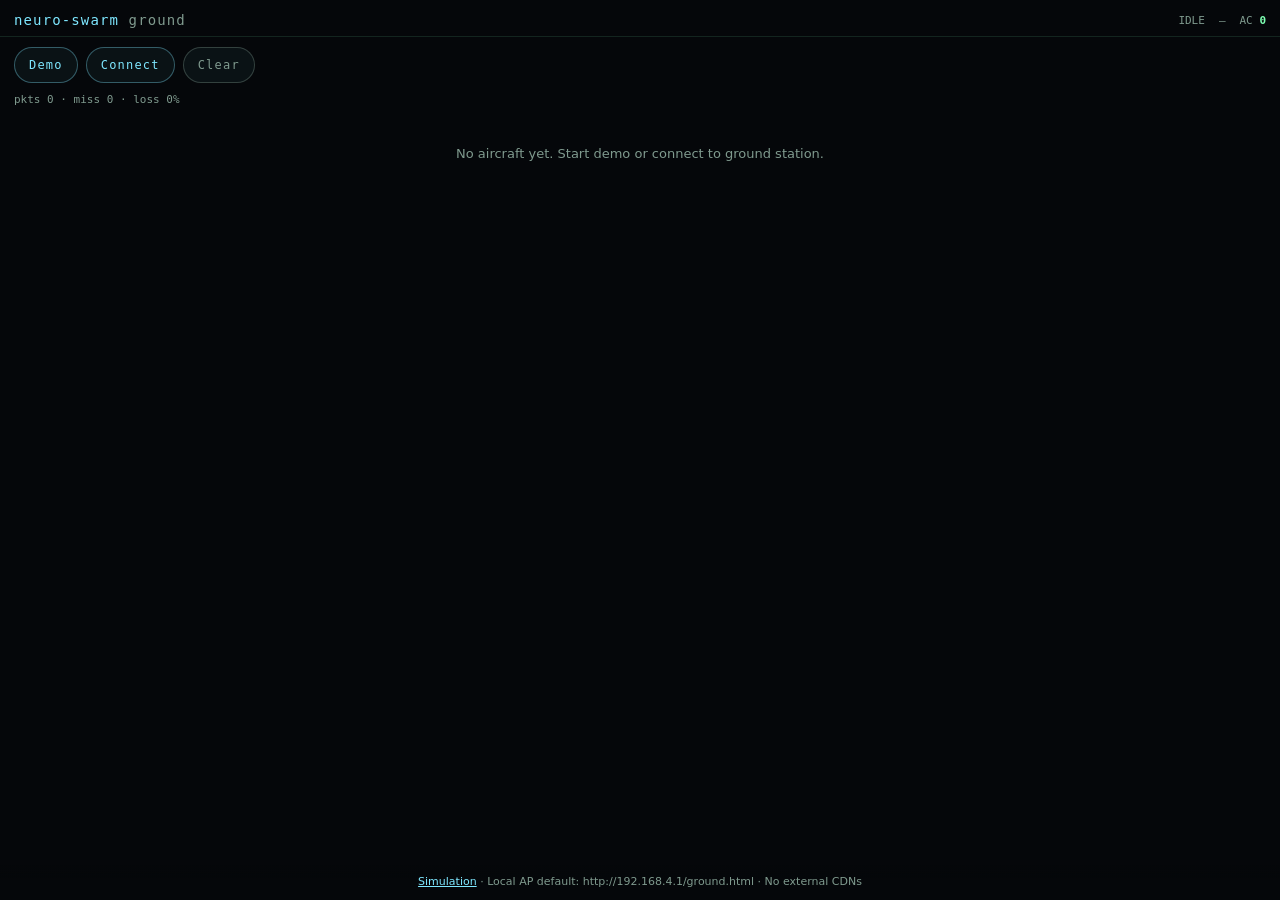
==== ground.html @ 2dae1286 "feat: ground station dashboard, aircraft store, WebSocket client, diagnostics Mobile-first ground.ht" ====
<!DOCTYPE html>
<html lang="en">
<head>
  <meta charset="utf-8" />
  <meta name="viewport" content="width=device-width, initial-scale=1, viewport-fit=cover, user-scalable=no" />
  <meta name="apple-mobile-web-app-capable" content="yes" />
  <meta name="apple-mobile-web-app-status-bar-style" content="black-translucent" />
  <meta name="theme-color" content="#07090c" />
  <title>neuro-swarm ground</title>
  <link rel="stylesheet" href="ground.css" />
</head>
<body>
  <header class="top">
    <div class="brand">neuro-swarm <span>ground</span></div>
    <div class="meta">
      <span id="mode-label" class="mode idle">IDLE</span>
      <span id="conn-state" class="conn">—</span>
      <span>AC <b id="ac-count">0</b></span>
    </div>
  </header>

  <div class="toolbar">
    <button type="button" id="btn-demo">Demo</button>
    <button type="button" id="btn-live">Connect</button>
    <button type="button" id="btn-clear" class="ghost">Clear</button>
  </div>

  <p id="stats-line" class="stats">pkts 0 · miss 0 · loss 0%</p>

  <main id="cards" class="cards">
    <div class="empty">No aircraft yet. Start demo or connect to ground station.</div>
  </main>

  <footer class="foot">
    <a href="index.html">Simulation</a>
    · Local AP default: http://192.168.4.1/ground.html
    · No external CDNs
  </footer>

  <script src="js/telemetry/schema.js"></script>
  <script src="js/telemetry/normalize.js"></script>
  <script src="js/telemetry/validate.js"></script>
  <script src="js/ground/aircraft-store.js"></script>
  <script src="js/ground/websocket.js"></script>
  <script src="js/ground/diagnostics.js"></script>
  <script src="js/ground/dashboard.js"></script>
</body>
</html>
---- ground.css ----
:root {
  --bg: #05070a;
  --panel: #0c1014;
  --text: #d8e6de;
  --text-dim: #7f9a8e;
  --phosphor: #7dffb2;
  --amber: #ffb454;
  --danger: #ff5d6c;
  --player: #7ee7ff;
  --mono: ui-monospace, "SF Mono", Menlo, Consolas, monospace;
  --sans: -apple-system, BlinkMacSystemFont, "SF Pro Text", system-ui, sans-serif;
}

* { box-sizing: border-box; }

html, body {
  margin: 0;
  padding: 0;
  min-height: 100%;
  background: var(--bg);
  color: var(--text);
  font-family: var(--sans);
  -webkit-text-size-adjust: 100%;
}

.top {
  display: flex;
  flex-wrap: wrap;
  justify-content: space-between;
  gap: 8px;
  padding: max(12px, env(safe-area-inset-top)) 14px 8px;
  border-bottom: 1px solid rgba(125, 255, 178, 0.12);
}

.brand {
  font-family: var(--mono);
  font-size: 14px;
  letter-spacing: 0.08em;
  color: var(--player);
}
.brand span { color: var(--text-dim); }

.meta {
  display: flex;
  flex-wrap: wrap;
  gap: 10px 14px;
  font-family: var(--mono);
  font-size: 11px;
  color: var(--text-dim);
  align-items: center;
}
.meta b { color: var(--phosphor); }

.mode.demo { color: var(--amber); }
.mode.live { color: var(--phosphor); }
.mode.idle { color: var(--text-dim); }

.conn.ok { color: var(--phosphor); }
.conn.warn { color: var(--amber); }
.conn.bad { color: var(--danger); }
.conn.demo { color: var(--amber); }

.toolbar {
  display: flex;
  gap: 8px;
  padding: 10px 14px;
}

button {
  font-family: var(--mono);
  font-size: 12px;
  letter-spacing: 0.1em;
  padding: 10px 14px;
  border-radius: 999px;
  border: 1px solid rgba(126, 231, 255, 0.35);
  background: rgba(12, 20, 24, 0.85);
  color: var(--player);
}
button.ghost {
  border-color: rgba(127, 154, 142, 0.35);
  color: var(--text-dim);
}

.stats {
  margin: 0 14px 8px;
  font-family: var(--mono);
  font-size: 11px;
  color: var(--text-dim);
}

.cards {
  padding: 4px 12px 80px;
  display: flex;
  flex-direction: column;
  gap: 10px;
}

.empty {
  padding: 28px 12px;
  text-align: center;
  color: var(--text-dim);
  font-size: 13px;
}

.card {
  background: var(--panel);
  border: 1px solid rgba(125, 255, 178, 0.1);
  border-radius: 12px;
  padding: 12px;
}
.card.stale { border-color: rgba(255, 180, 84, 0.35); opacity: 0.9; }
.card.offline { border-color: rgba(255, 93, 108, 0.25); opacity: 0.55; }

.card header {
  display: flex;
  justify-content: space-between;
  align-items: center;
  margin-bottom: 10px;
  font-family: var(--mono);
  font-size: 12px;
}
.card .id { color: var(--player); letter-spacing: 0.04em; }
.card .badge {
  font-size: 10px;
  letter-spacing: 0.12em;
  color: var(--phosphor);
}
.card.stale .badge { color: var(--amber); }
.card.offline .badge { color: var(--danger); }

.grid {
  display: grid;
  grid-template-columns: 1fr 1fr;
  gap: 8px 12px;
  font-size: 12px;
}
.grid label {
  display: block;
  font-size: 10px;
  color: var(--text-dim);
  letter-spacing: 0.06em;
  text-transform: uppercase;
  margin-bottom: 2px;
}
.grid b {
  font-family: var(--mono);
  font-weight: 500;
  color: var(--text);
  word-break: break-all;
}

.flags {
  margin-top: 10px;
  display: flex;
  flex-wrap: wrap;
  gap: 4px;
}
.pill {
  font-family: var(--mono);
  font-size: 10px;
  padding: 2px 6px;
  border-radius: 4px;
  background: rgba(125, 255, 178, 0.1);
  color: var(--phosphor);
}

.foot {
  position: fixed;
  bottom: 0;
  left: 0;
  right: 0;
  padding: 10px 14px max(12px, env(safe-area-inset-bottom));
  background: linear-gradient(transparent, #05070a 40%);
  font-size: 11px;
  color: var(--text-dim);
  text-align: center;
}
.foot a { color: var(--player); }
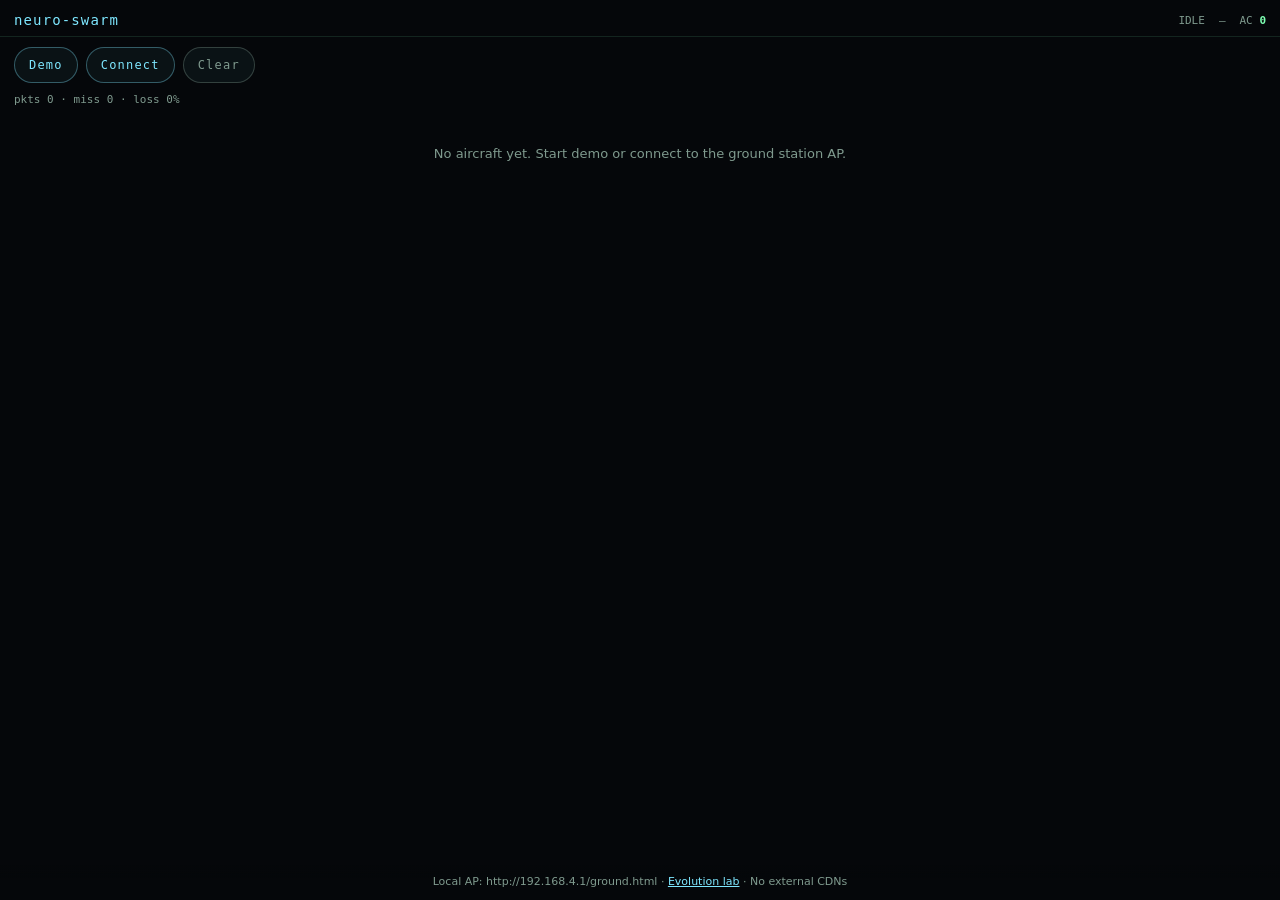
==== commit 8112cfae: "docs+ui: reframe project as physical neuro-swarm platform; sim becomes lab mode README leads with te" ====
--- a/ground.html
+++ b/ground.html
@@ -6,12 +6,12 @@
   <meta name="apple-mobile-web-app-capable" content="yes" />
   <meta name="apple-mobile-web-app-status-bar-style" content="black-translucent" />
   <meta name="theme-color" content="#07090c" />
-  <title>neuro-swarm ground</title>
+  <title>neuro-swarm</title>
   <link rel="stylesheet" href="ground.css" />
 </head>
 <body>
   <header class="top">
-    <div class="brand">neuro-swarm <span>ground</span></div>
+    <div class="brand">neuro-swarm</div>
     <div class="meta">
       <span id="mode-label" class="mode idle">IDLE</span>
       <span id="conn-state" class="conn">—</span>
@@ -28,12 +28,12 @@
   <p id="stats-line" class="stats">pkts 0 · miss 0 · loss 0%</p>
 
   <main id="cards" class="cards">
-    <div class="empty">No aircraft yet. Start demo or connect to ground station.</div>
+    <div class="empty">No aircraft yet. Start demo or connect to the ground station AP.</div>
   </main>
 
   <footer class="foot">
-    <a href="index.html">Simulation</a>
-    · Local AP default: http://192.168.4.1/ground.html
+    Local AP: http://192.168.4.1/ground.html
+    · <a href="index.html">Evolution lab</a>
     · No external CDNs
   </footer>
 
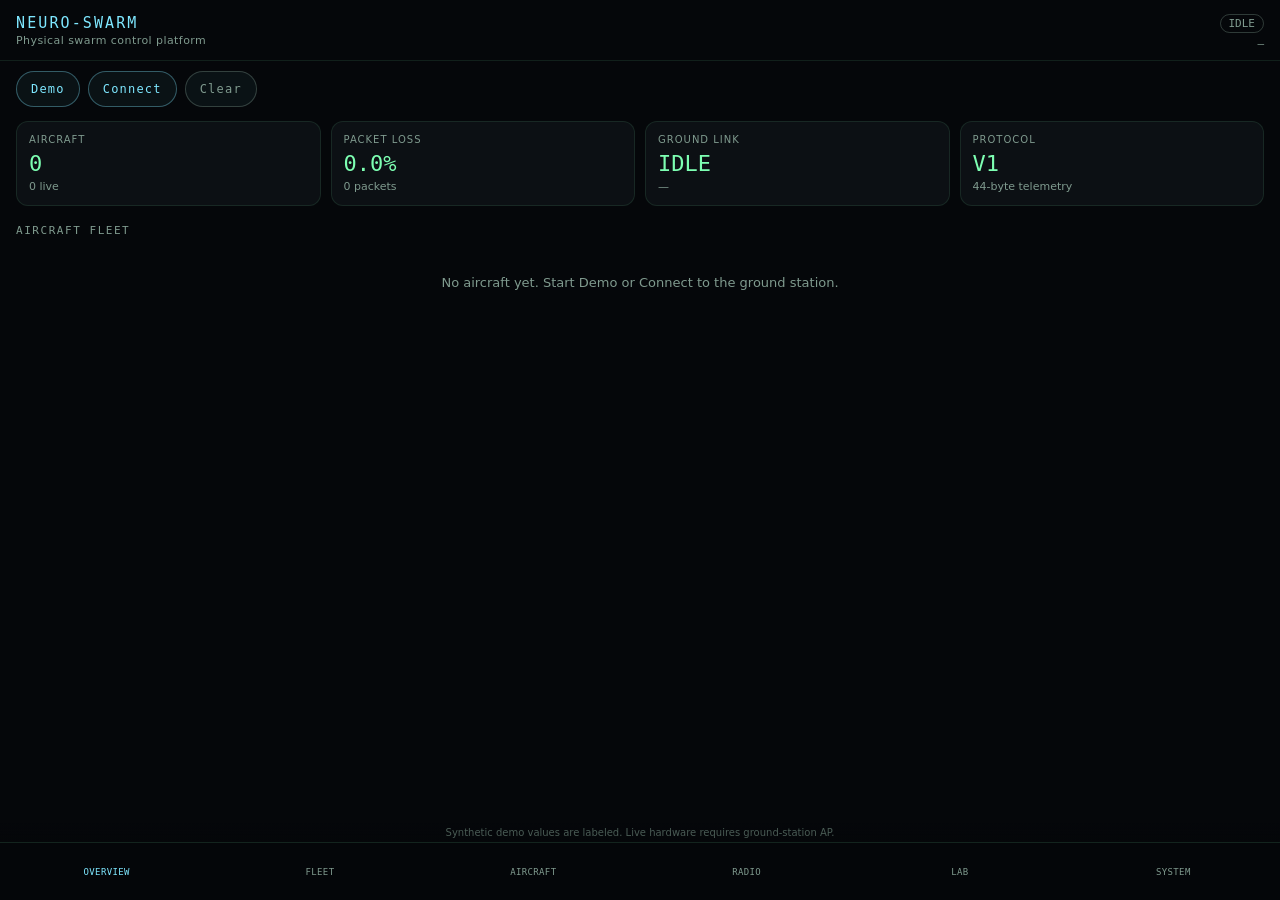
==== commit 305a06a1: "feat(lab): lab main/css without GEN UI; ground.html redirects to app; README product shell" ====
--- a/ground.html
+++ b/ground.html
@@ -2,47 +2,16 @@
 <html lang="en">
 <head>
   <meta charset="utf-8" />
-  <meta name="viewport" content="width=device-width, initial-scale=1, viewport-fit=cover, user-scalable=no" />
-  <meta name="apple-mobile-web-app-capable" content="yes" />
-  <meta name="apple-mobile-web-app-status-bar-style" content="black-translucent" />
-  <meta name="theme-color" content="#07090c" />
-  <title>neuro-swarm</title>
-  <link rel="stylesheet" href="ground.css" />
+  <meta http-equiv="refresh" content="0; url=index.html" />
+  <meta name="viewport" content="width=device-width, initial-scale=1" />
+  <title>neuro-swarm → app</title>
+  <link rel="canonical" href="index.html" />
+  <script>location.replace("index.html" + location.hash);</script>
 </head>
 <body>
-  <header class="top">
-    <div class="brand">neuro-swarm</div>
-    <div class="meta">
-      <span id="mode-label" class="mode idle">IDLE</span>
-      <span id="conn-state" class="conn">—</span>
-      <span>AC <b id="ac-count">0</b></span>
-    </div>
-  </header>
-
-  <div class="toolbar">
-    <button type="button" id="btn-demo">Demo</button>
-    <button type="button" id="btn-live">Connect</button>
-    <button type="button" id="btn-clear" class="ghost">Clear</button>
-  </div>
-
-  <p id="stats-line" class="stats">pkts 0 · miss 0 · loss 0%</p>
-
-  <main id="cards" class="cards">
-    <div class="empty">No aircraft yet. Start demo or connect to the ground station AP.</div>
-  </main>
-
-  <footer class="foot">
-    Local AP: http://192.168.4.1/ground.html
-    · <a href="index.html">Evolution lab</a>
-    · No external CDNs
-  </footer>
-
-  <script src="js/telemetry/schema.js"></script>
-  <script src="js/telemetry/normalize.js"></script>
-  <script src="js/telemetry/validate.js"></script>
-  <script src="js/ground/aircraft-store.js"></script>
-  <script src="js/ground/websocket.js"></script>
-  <script src="js/ground/diagnostics.js"></script>
-  <script src="js/ground/dashboard.js"></script>
+  <p style="font-family:system-ui;background:#05070a;color:#7f9a8e;padding:2rem">
+    Redirecting to the Neuro-Swarm app…
+    <a href="index.html" style="color:#7ee7ff">Open app</a>
+  </p>
 </body>
 </html>
